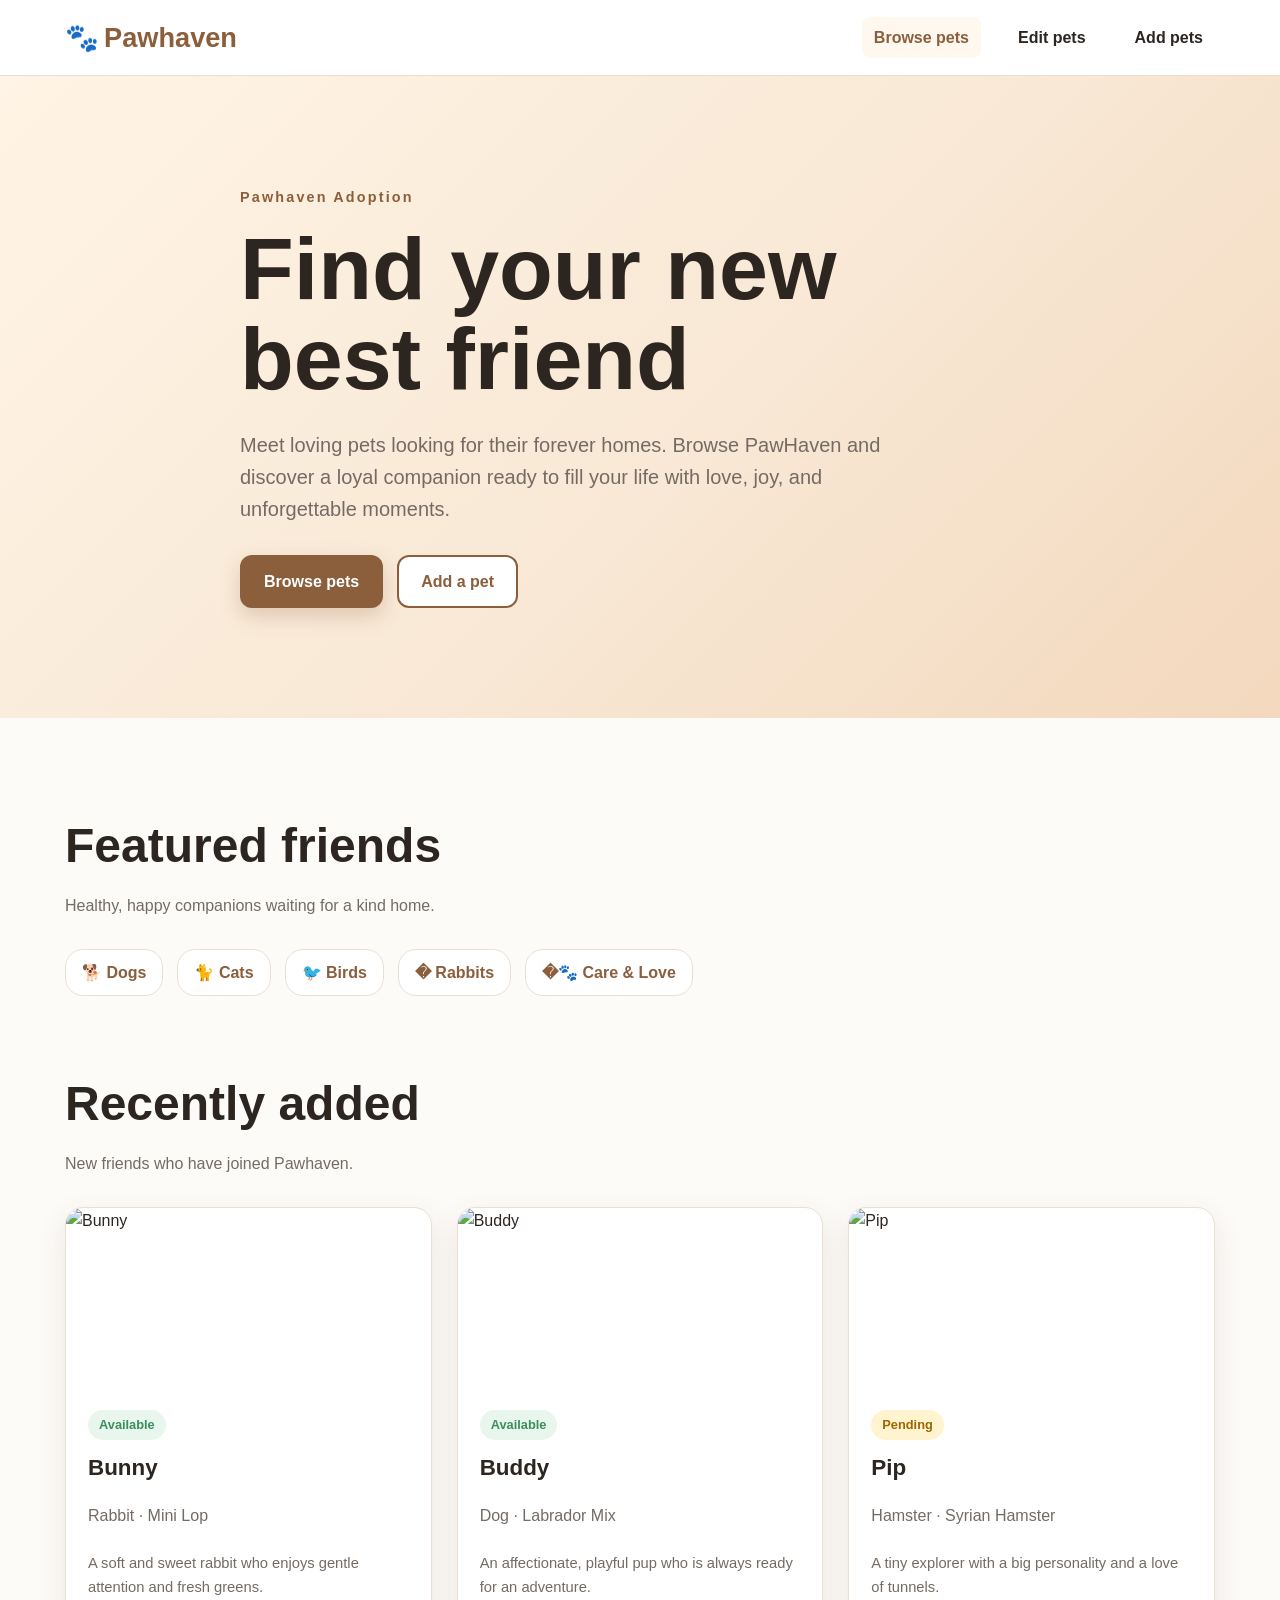
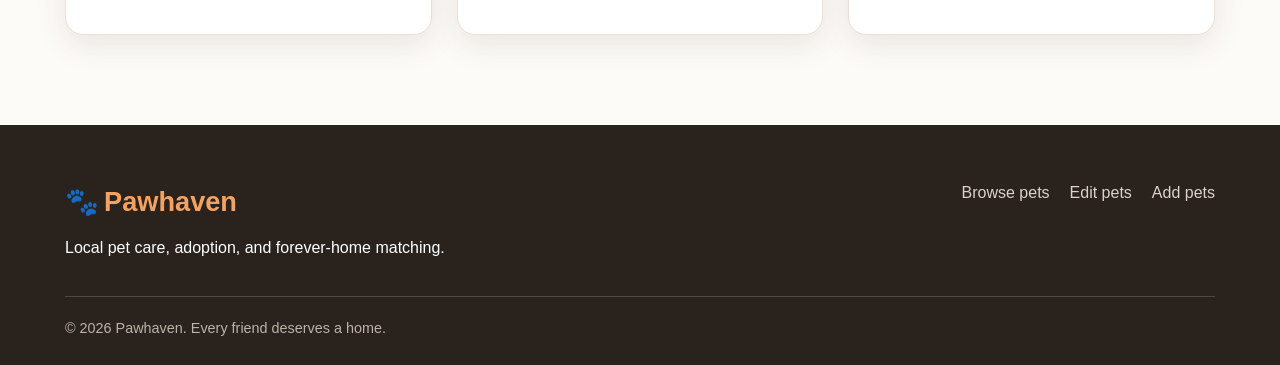
==== Pets/index.html @ 6955b704 "First commit" ====
<!doctype html>
<html lang="en">
<head>
  <meta charset="UTF-8" />
  <meta name="viewport" content="width=device-width, initial-scale=1.0" />
  <title>Pawhaven🐾:Find your new best friend</title>
  <link rel="stylesheet" href="./CSS/pawhaven.css">
</head>
<body data-page="home">
  <header class="site-header">
    <div class="nav-container">
      <a class="logo" href="index.html"><span class="logo-icon">🐾</span>Pawhaven</a>
      <nav class="main-nav">
        <a class="nav-link active" href="browse pets.html">Browse pets</a>
        <a class="nav-link" href="edit pets.html">Edit pets</a>
        <a class="nav-link" href="add pets.html">Add pets</a>
      </nav>
    </div>
  </header>

  <main>
    <section class="hero">
      <div class="container hero-content">
        <div class="eyebrow">Pawhaven Adoption</div>
        <h1>Find your new best friend</h1>
        <p>Meet loving pets looking for their forever homes. Browse PawHaven and discover a loyal companion ready to fill your life with love, joy, and unforgettable moments.</p>
        <div class="hero-actions">
          <a href="browse pets.html" class="btn btn-primary">Browse pets</a>
          <a href="add pets.html" class="btn btn-outline">Add a pet</a>
        </div>
      </div>
    </section>

    <section class="pets-section">
      <div class="container">
        <div class="section-header">
          <h2>Featured friends</h2>
          <p>Healthy, happy companions waiting for a kind home.</p>
        </div>
        <div class="featured-strip">
          <span class="feature-chip">🐕 Dogs</span>
          <span class="feature-chip">🐈 Cats</span>
          <span class="feature-chip">🐦 Birds</span>
          <span class="feature-chip">� Rabbits</span>
          <span class="feature-chip">�🐾 Care &amp; Love</span>
        </div>
        <div class="section-header recent-heading">
          <h2>Recently added</h2>
          <p>New friends who have joined Pawhaven.</p>
        </div>
        <div class="pets-grid recent-grid" id="recentPets"></div>
        <div class="state-message hidden" id="homeState"></div>
      </div>
    </section>
  </main>

  <footer class="site-footer">
    <div class="container">
      <div class="footer-content">
        <div class="footer-brand">
          <div class="logo"><span class="logo-icon">🐾</span>Pawhaven</div>
          <p>Local pet care, adoption, and forever-home matching.</p>
        </div>
        <div class="footer-links">
          <a href="browse pets.html">Browse pets</a>
          <a href="edit pets.html">Edit pets</a>
          <a href="add pets.html">Add pets</a>
        </div>
      </div>
      <div class="copyright">© 2026 Pawhaven. Every friend deserves a home.</div>
    </div>
  </footer>
  <script src="js/config.js"></script>
  <script src="js/home.js"></script>
</body>
</html>
---- Pets/CSS/pawhaven.css ----
*::before,
*::after,
* {
     margin: 0;
  padding: 0;
  box-sizing: border-box;
}
/* ==============================
   PAWHAVEN 🐾
   MODERN PET ADOPTION DESIGN
================================ */

:root {
    --primary: #8b5e3c;
    --primary-dark: #6f472c;
    --accent: #f4a261;
    --cream: #fff8ef;
    --background: #fdfbf8;
    --white: #ffffff;
    --text: #2d2520;
    --muted: #756b64;
    --border: #eadfd4;
    --success: #3a8f5c;
    --shadow: 0 10px 30px rgba(70, 45, 25, 0.10);
    --radius: 18px;
}

/* RESET */

* {
    box-sizing: border-box;
    margin: 0;
    padding: 0;
}

html {
    scroll-behavior: smooth;
}

body {
    min-height: 100vh;
    background: var(--background);
    color: var(--text);
    font-family: Arial, sans-serif;
    line-height: 1.6;
}

a {
    text-decoration: none;
    color: inherit;
}

img {
    max-width: 100%;
}

button,
input,
select,
textarea {
    font: inherit;
}

/* ==============================
   HEADER
================================ */

.site-header {
    background: rgba(255, 255, 255, 0.96);
    border-bottom: 1px solid var(--border);
    position: sticky;
    top: 0;
    z-index: 100;
    backdrop-filter: blur(10px);
}

.nav-container {
    width: min(92%, 1150px);
    margin: auto;
    min-height: 75px;

    display: flex;
    align-items: center;
    justify-content: space-between;
    gap: 30px;
}

.logo {
    color: var(--primary);
    font-size: 1.7rem;
    font-weight: 800;
}

.logo-icon {
    margin-right: 5px;
}

.main-nav {
    display: flex;
    align-items: center;
    gap: 25px;
}

.nav-link {
    color: var(--text);
    font-weight: 600;
    padding: 8px 12px;
    border-radius: 8px;
    transition: 0.25s ease;
}

.nav-link:hover,
.nav-link.active {
    color: var(--primary);
    background: var(--cream);
}

/* ==============================
   GENERAL CONTAINER
================================ */

.container {
    width: min(92%, 1150px);
    margin: auto;
}

/* ==============================
   HERO
================================ */

.hero {
    background:
        linear-gradient(
            135deg,
            #fff4e5 0%,
            #f8e8d5 55%,
            #f3d8bd 100%
        );

    padding: clamp(60px, 10vw, 110px) 0;
}

.hero-content {
    max-width: 800px;
}

.eyebrow {
    color: var(--primary);
    font-size: 0.9rem;
    font-weight: 800;
    letter-spacing: 0.15em;
    margin-bottom: 15px;
}

.hero h1 {
    font-size: clamp(2.7rem, 7vw, 5.5rem);
    line-height: 1.02;
    margin-bottom: 25px;
    color: var(--text);
}

.hero p {
    max-width: 700px;
    font-size: clamp(1rem, 2vw, 1.25rem);
    color: var(--muted);
    margin-bottom: 30px;
}

/* ==============================
   BUTTONS
================================ */

.btn {
    display: inline-flex;
    align-items: center;
    justify-content: center;

    padding: 12px 22px;

    border: 2px solid transparent;
    border-radius: 12px;

    font-weight: 700;
    cursor: pointer;

    transition:
        transform 0.2s ease,
        box-shadow 0.2s ease,
        background 0.2s ease;
}

.btn:hover {
    transform: translateY(-2px);
}

.btn-primary {
    background: var(--primary);
    color: white;
    box-shadow: 0 8px 20px rgba(139, 94, 60, 0.25);
}

.btn-primary:hover {
    background: var(--primary-dark);
}

.btn-outline {
    background: white;
    color: var(--primary);
    border-color: var(--primary);
}

.btn-outline:hover {
    background: var(--primary);
    color: white;
}

/* ==============================
   PET SECTION
================================ */

.pets-section {
    padding: clamp(55px, 8vw, 90px) 0;
}

.section-header {
    margin-bottom: 30px;
}

.section-header h2 {
    font-size: clamp(2rem, 5vw, 3rem);
    margin-bottom: 8px;
}

.section-header p {
    color: var(--muted);
}

/* ==============================
   FILTERS
================================ */

.filters {
    display: grid;
    grid-template-columns: 2fr 1fr 1fr 1fr;
    gap: 15px;

    background: white;
    padding: 20px;

    border: 1px solid var(--border);
    border-radius: var(--radius);

    box-shadow: var(--shadow);

    margin-bottom: 35px;
}
.filter-group {
    display: flex;
    flex-direction: column;
    gap: 7px;
}

.filter-group label {
    font-size: 0.9rem;
    font-weight: 700;
}

input,
select,
textarea {
    width: 100%;
    padding: 12px 14px;

    border: 1px solid var(--border);
    border-radius: 10px;

    background: white;
    color: var(--text);

    outline: none;

    transition: 0.2s ease;
}

input:focus,
select:focus,
textarea:focus {
    border-color: var(--accent);
    box-shadow: 0 0 0 3px rgba(244, 162, 97, 0.18);
}

/* ==============================
   PET GRID
================================ */

.pets-grid {
    display: grid;
    grid-template-columns: repeat(3, 1fr);
    gap: 25px;
}

/* ==============================
   PET CARD
================================ */

.pet-card {
    display: flex;
    flex-direction: column;

    background: white;

    border: 1px solid var(--border);
    border-radius: var(--radius);

    overflow: hidden;

    box-shadow: var(--shadow);

    transition:
        transform 0.25s ease,
        box-shadow 0.25s ease;
}

.pet-card:hover {
    transform: translateY(-7px);
    box-shadow: 0 18px 40px rgba(70, 45, 25, 0.16);
}

.pet-card img {
    width: 100%;
    height: 240px;
    object-fit: cover;
    display: block;
}

.pet-card-image,
.edit-card-image {
    position: relative;
}

.image-status {
    position: absolute;
    top: 14px;
    left: 14px;
    z-index: 1;
}

.pet-card-content {
    display: flex;
    flex-direction: column;
    flex: 1;

    padding: 22px;
}

.pet-card h3 {
    font-size: 1.5rem;
    margin-bottom: 5px;
}

.pet-card p {
    color: var(--muted);
    margin-bottom: 12px;
}

/* ==============================
   STATUS
================================ */

.status-available,
.status-pending,
.status-adopted {
    display: inline-block;

    width: fit-content;

    padding: 5px 11px;
    border-radius: 30px;

    font-size: 0.8rem;
    font-weight: 700;
}

.status-available {
    color: var(--success);
    background: #e8f6ed;
}

.status-pending {
    color: #9a6700;
    background: #fff4cf;
}

.status-adopted {
    color: #b42318;
    background: #fde7e5;
}

/* ==============================
   LOADING / ERROR
================================ */

.state-message {
    padding: 55px 20px;
    text-align: center;
    color: var(--muted);
}

.error-state {
    padding: 25px;
    border-radius: 14px;
    background: #fff0ed;
    color: #b42318;
}

.spinner {
    width: 38px;
    height: 38px;

    margin: 0 auto 15px;

    border: 4px solid var(--border);
    border-top-color: var(--primary);

    border-radius: 50%;

    animation: spin 0.8s linear infinite;
}

@keyframes spin {
    to {
        transform: rotate(360deg);
    }
}

/* ==============================
   FOOTER
================================ */

.site-footer {
    background: #29221d;
    color: white;
    padding: 55px 0 25px;
}

.footer-content {
    display: flex;
    justify-content: space-between;
    gap: 40px;
}

.footer-brand {
    max-width: 420px;
}

.footer-brand .logo {
    color: #f4a261;
    margin-bottom: 12px;
}

.footer-links {
    display: flex;
    gap: 20px;
    flex-wrap: wrap;
}

.footer-links a {
    color: #ddd2ca;
    transition: 0.2s;
}

.footer-links a:hover {
    color: #f4a261;
}

.copyright {
    margin-top: 35px;
    padding-top: 20px;

    border-top: 1px solid #514940;

    color: #bdb2aa;
    font-size: 0.9rem;
}

/* ==============================
   HOME FEATURES
================================ */
.hero-actions {
    display: flex;
    gap: 14px;
    flex-wrap: wrap;
}

.featured-strip {
    display: flex;
    gap: 14px;
    flex-wrap: wrap;
    margin-top: 25px;
}

.feature-chip {
    padding: 10px 16px;
    border-radius: 18px;
    background: var(--white);
    border: 1px solid var(--border);
    color: var(--primary);
    font-weight: 700;
}

/* ==============================
   ADD FORM / EDIT LIST / TRAYS
================================ */
.page-section {
    padding-top: 40px;
}

.centered {
    text-align: center;
}

.add-wrap {
    max-width: 940px;
}

.add-form-card,
.edit-list-wrap {
    background: var(--white);
    padding: 30px;
    border-radius: var(--radius);
    border: 1px solid var(--border);
    box-shadow: var(--shadow);
}

.form-grid {
    display: grid;
    grid-template-columns: repeat(2, minmax(220px, 1fr));
    gap: 16px;
}

.form-group {
    display: flex;
    flex-direction: column;
    gap: 8px;
}

.form-group label,
.filter-group label {
    font-size: 0.88rem;
    font-weight: 800;
    color: var(--muted);
    letter-spacing: 0.03em;
}

.form-actions {
    margin-top: 24px;
    display: flex;
    gap: 12px;
    flex-wrap: wrap;
}

.form-status,
.success-message {
    padding: 12px 14px;
    background: #eaf7ee;
    color: var(--success);
    border-radius: 12px;
    margin-top: 14px;
    font-weight: 700;
}

.error-state {
    padding: 14px;
    border-radius: 12px;
    background: #fff0ed;
    color: #b42318;
    font-weight: 700;
    margin-top: 14px;
}

.hidden {
    display: none !important;
}

.edit-list {
    display: flex;
    flex-direction: column;
    gap: 20px;
}

.edit-card {
    display: flex;
    gap: 25px;
    background: var(--cream);
    border-radius: var(--radius);
    border: 1px solid var(--border);
    padding: 16px;
    align-items: center;
}

.edit-card-image {
    width: 120px;
    height: 120px;
    min-width: 120px;
    border-radius: 50%;
    overflow: hidden;
    border: 3px solid var(--white);
    box-shadow: var(--shadow);
}

.edit-card-image .image-status {
    top: 8px;
    left: 8px;
}

.edit-card-image img {
    width: 100%;
    height: 100%;
    object-fit: cover;
}

.edit-card-fields {
    flex: 1;
}

.edit-grid {
    display: grid;
    grid-template-columns: repeat(2, minmax(160px, 1fr));
    gap: 14px;
}

.edit-grid label {
    display: flex;
    flex-direction: column;
    gap: 8px;
    color: var(--muted);
    font-size: 0.87rem;
    font-weight: 700;
}

.edit-actions {
    margin-top: 16px;
    display: flex;
    gap: 12px;
    flex-wrap: wrap;
}

/* ==============================
   BROWSE PETS GRID & CARD STYLES
================================ */
.pets-grid {
    display: grid;
    grid-template-columns: repeat(3, minmax(220px, 1fr));
    gap: 25px;
}

.pet-card {
    display: flex;
    flex-direction: column;
    background: var(--white);
    border: 1px solid var(--border);
    border-radius: var(--radius);
    overflow: hidden;
    box-shadow: var(--shadow);
}

.pet-card img {
    width: 100%;
    height: 240px;
    object-fit: cover;
    display: block;
}

.pet-card-content {
    display: flex;
    flex-direction: column;
    flex: 1;
    padding: 22px;
}

.pet-card h3 {
    font-size: 1.4rem;
    margin-top: 10px;
    color: var(--text);
}

.pet-card p {
    color: var(--muted);
    margin: 12px 0;
}

.pet-meta {
    display: flex;
    gap: 12px;
    flex-wrap: wrap;
    color: var(--muted);
    font-size: 0.88rem;
}

.pet-actions {
    display: flex;
    gap: 10px;
    margin-top: 16px;
    align-items: center;
}

.adopt-button {
    border: none;
}

.status-available,
.status-pending,
.status-adopted {
    display: inline-block;
    width: fit-content;
    padding: 5px 11px;
    border-radius: 30px;
    font-size: 0.8rem;
    font-weight: 700;
}

.status-available {
    color: var(--success);
    background: #e8f6ed;
}

.status-pending {
    color: #9a6700;
    background: #fff4cf;
}

.status-adopted {
    color: #b42318;
    background: #fde7e5;
}

/* ==============================
   TABLET
================================ */

@media (max-width: 850px) {

    .filters {
        grid-template-columns: 1fr 1fr;
    }

    .pets-grid {
        grid-template-columns: repeat(2, 1fr);
    }

    .footer-content {
        flex-direction: column;
    }
}

/* ==============================
   MOBILE
================================ */

@media (max-width: 560px) {

    .nav-container {
        flex-direction: column;
        justify-content: center;
        padding: 15px 0;
        gap: 8px;
    }

    .main-nav {
        gap: 8px;
    }

    .nav-link {
        font-size: 0.9rem;
    }

    .hero {
        padding: 60px 0;
    }

    .hero h1 {
        font-size: 2.7rem;
    }

    .hero p {
        font-size: 1rem;
    }
    .filters {
        grid-template-columns: 1fr;
    }

    .pets-grid {
        grid-template-columns: 1fr;
    }

    .pet-card img {
        height: 220px;
    }

    .footer-content {
        gap: 25px;
    }

    .footer-links {
        flex-direction: column;
        gap: 10px;
    }
}

.form-group-wide {
    grid-column: 1 / -1;
}

.field-error {
    min-height: 1.2em;
    color: #b42318;
    font-size: 0.82rem;
    font-weight: 700;
}

.image-preview {
    width: 100%;
    max-width: 220px;
    aspect-ratio: 16 / 10;
    object-fit: cover;
    border: 1px solid var(--border);
    border-radius: 12px;
    background: var(--cream);
}

.state-message.loading {
    color: var(--primary);
}

.state-message.error {
    background: #fff0ed;
    color: #b42318;
    border: 1px solid #f3c5bd;
    border-radius: 12px;
}

.state-message.empty {
    border: 1px dashed var(--border);
    border-radius: 12px;
}

.state-message.success {
    background: #eaf7ee;
    color: var(--success);
    border-radius: 12px;
    font-weight: 700;
}

.recent-heading {
    margin-top: 70px;
}

.compact-card img {
    height: 180px;
}

.confirm-panel {
    margin-top: 16px;
    padding: 14px;
    border: 1px solid #f3c5bd;
    border-radius: 12px;
    background: #fff0ed;
}

.confirm-panel p {
    margin-bottom: 10px;
    color: #7a271a;
    font-weight: 700;
}

.btn-danger {
    border: 0;
    background: #b42318;
    color: white;
}

.btn-quiet {
    border: 0;
    background: transparent;
    color: var(--text);
}

button:disabled {
    cursor: not-allowed;
    opacity: 0.55;
}

.edit-description-field {
    grid-column: 1 / -1;
}

.pet-description {
    color: var(--muted);
    font-size: 0.92rem;
}
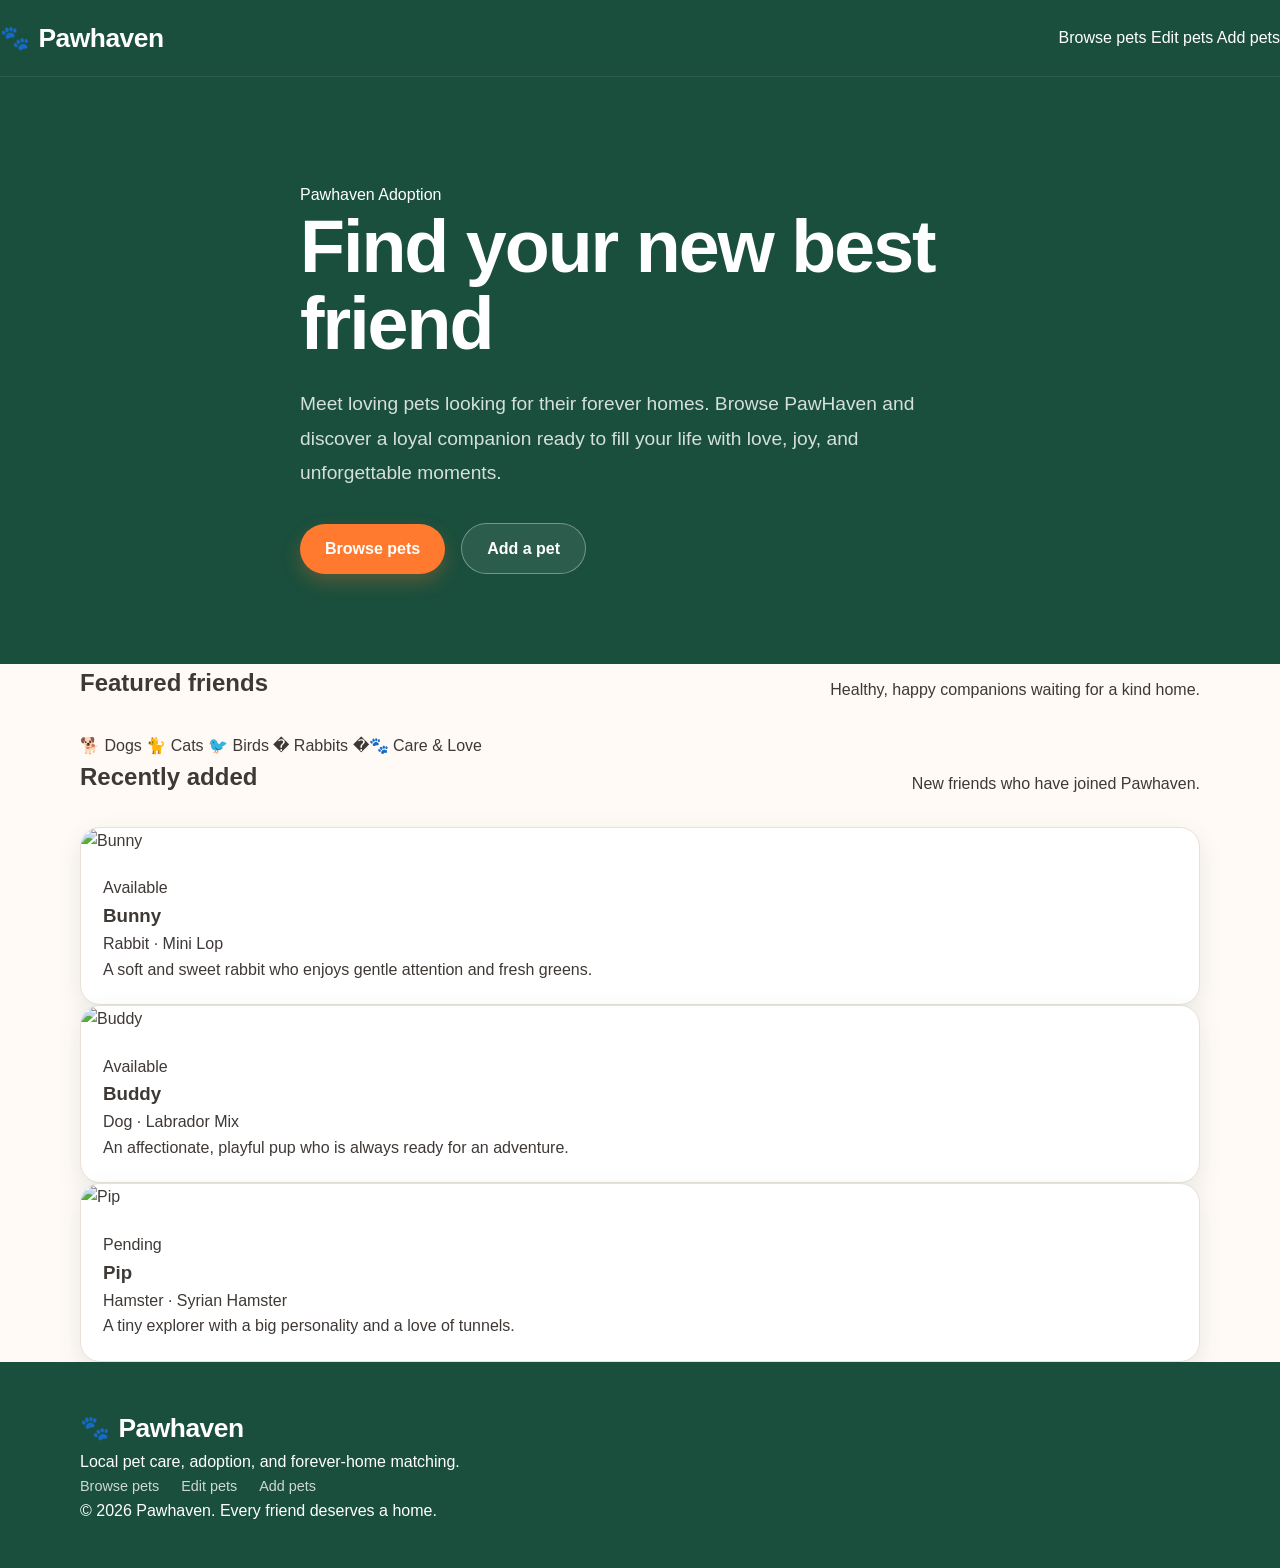
==== commit ba687122: "Change stylesheet link from pawhaven.css to styles.css" ====
--- a/Pets/index.html
+++ b/Pets/index.html
@@ -4,7 +4,7 @@
   <meta charset="UTF-8" />
   <meta name="viewport" content="width=device-width, initial-scale=1.0" />
   <title>Pawhaven🐾:Find your new best friend</title>
-  <link rel="stylesheet" href="./CSS/pawhaven.css">
+  <link rel="stylesheet" href="./CSS/styles.css">
 </head>
 <body data-page="home">
   <header class="site-header">
--- a/Pets/CSS/styles.css
+++ b/Pets/CSS/styles.css
@@ -0,0 +1,1293 @@
+/* =========================================
+   PawHaven - Main Styles
+   Green / Orange / Cream Theme
+   ========================================= */
+
+:root {
+  --cream: #fffaf6;
+  --white: #ffffff;
+
+  /* Main green */
+  --green: #1a4f3d;
+  --green-dark: #16503d;
+  --green-light: #e8f0ec;
+
+  /* Orange */
+  --orange: #ff7a2f;
+  --orange-dark: #e86620;
+
+  /* Text */
+  --dark: #26352d;
+  --text: #3f3936;
+  --muted: #78716d;
+
+  /* Border */
+  --border: #e8e0da;
+
+  --danger: #b65d5d;
+
+  /* Rounded corners */
+  --radius-sm: 12px;
+  --radius-md: 20px;
+  --radius-lg: 28px;
+
+  /* Shadow */
+  --shadow: 0 8px 25px rgba(26, 79, 61, 0.10);
+}
+
+
+/* =========================================
+   RESET
+   ========================================= */
+
+* {
+  margin: 0;
+  padding: 0;
+  box-sizing: border-box;
+}
+
+html {
+  scroll-behavior: smooth;
+}
+
+body {
+  font-family: "DM Sans", sans-serif;
+  background: var(--cream);
+  color: var(--text);
+  line-height: 1.6;
+}
+
+a {
+  color: inherit;
+  text-decoration: none;
+}
+
+button,
+input,
+select,
+textarea {
+  font: inherit;
+}
+
+button {
+  cursor: pointer;
+}
+
+
+/* =========================================
+   CONTAINER
+   ========================================= */
+
+.container {
+  width: min(1120px, 92%);
+  margin: 0 auto;
+}
+
+
+/* =========================================
+   HEADER
+   ========================================= */
+
+.site-header {
+  background: var(--green);
+  color: var(--white);
+
+  border-bottom: 1px solid rgba(255, 255, 255, 0.08);
+
+  position: sticky;
+  top: 0;
+  z-index: 100;
+}
+
+.nav-container {
+  min-height: 76px;
+
+  display: flex;
+  align-items: center;
+  justify-content: space-between;
+
+  gap: 30px;
+}
+
+
+/* =========================================
+   LOGO
+   ========================================= */
+
+.logo {
+  display: inline-flex;
+  align-items: center;
+
+  gap: 9px;
+
+  color: var(--white);
+
+  font-size: 1.65rem;
+  font-weight: 800;
+
+  letter-spacing: -0.5px;
+}
+
+.logo-icon {
+  font-size: 1.5rem;
+}
+
+
+/* =========================================
+   NAVIGATION
+   ========================================= */
+
+.nav-links {
+  display: flex;
+  align-items: center;
+
+  gap: 40px;
+
+  list-style: none;
+}
+
+.nav-links a {
+  color: rgba(255, 255, 255, 0.88);
+
+  font-size: 1rem;
+  font-weight: 700;
+
+  transition: color 0.2s ease;
+}
+
+.nav-links a:hover {
+  color: var(--orange);
+}
+
+
+/* =========================================
+   BUTTONS
+   ========================================= */
+
+.btn {
+  display: inline-flex;
+
+  align-items: center;
+  justify-content: center;
+
+  gap: 8px;
+
+  min-height: 50px;
+
+  padding: 12px 25px;
+
+  border: none;
+
+  border-radius: 50px;
+
+  font-weight: 700;
+
+  transition:
+    transform 0.2s ease,
+    background 0.2s ease,
+    box-shadow 0.2s ease;
+}
+
+.btn:hover {
+  transform: translateY(-2px);
+}
+
+
+/* Orange button */
+
+.btn-primary {
+  background: var(--orange);
+  color: var(--white);
+
+  box-shadow:
+    0 8px 18px rgba(255, 122, 47, 0.25);
+}
+
+.btn-primary:hover {
+  background: var(--orange-dark);
+
+  box-shadow:
+    0 10px 22px rgba(255, 122, 47, 0.3);
+}
+
+
+/* Green button */
+
+.btn-secondary {
+  background: var(--green);
+  color: var(--white);
+}
+
+.btn-secondary:hover {
+  background: var(--green-dark);
+}
+
+
+/* Outline button */
+
+.btn-outline {
+  background: transparent;
+
+  color: var(--green);
+
+  border: 1.5px solid var(--green);
+}
+
+.btn-outline:hover {
+  background: var(--green-light);
+}
+
+
+/* Hero outline button */
+
+.hero .btn-outline,
+.hero .btn-secondary {
+  color: var(--white);
+
+  background: rgba(255, 255, 255, 0.08);
+
+  border: 1px solid rgba(255, 255, 255, 0.35);
+}
+
+.hero .btn-secondary:hover,
+.hero .btn-outline:hover {
+  background: rgba(255, 255, 255, 0.15);
+}
+
+
+/* =========================================
+   HERO
+   ========================================= */
+
+.hero {
+  background: var(--green);
+
+  color: var(--white);
+
+  padding: 105px 0 90px;
+}
+
+.hero-container {
+  display: grid;
+
+  grid-template-columns: 1fr 1fr;
+
+  align-items: center;
+
+  gap: 60px;
+}
+
+
+/* =========================================
+   HERO CONTENT
+   ========================================= */
+   .hero-content {
+  max-width: 680px;
+}
+
+.hero h1 {
+  color: var(--white);
+
+  font-size: clamp(2.8rem, 6vw, 4.6rem);
+
+  line-height: 1.05;
+
+  letter-spacing: -2px;
+
+  margin-bottom: 25px;
+
+  font-weight: 800;
+}
+
+.hero h1 span {
+  color: var(--orange);
+}
+
+.hero p {
+  max-width: 650px;
+
+  color: rgba(255, 255, 255, 0.82);
+
+  font-size: 1.2rem;
+
+  line-height: 1.8;
+
+  margin-bottom: 32px;
+}
+
+
+/* =========================================
+   HERO ACTIONS
+   ========================================= */
+
+.hero-actions {
+  display: flex;
+
+  align-items: center;
+
+  gap: 16px;
+
+  flex-wrap: wrap;
+}
+
+
+/* =========================================
+   HERO VISUAL
+   ========================================= */
+
+.hero-visual {
+  min-height: 390px;
+
+  border-radius: var(--radius-lg);
+
+  background:
+    radial-gradient(
+      circle,
+      rgba(255, 255, 255, 0.12),
+      transparent 65%
+    );
+
+  display: flex;
+
+  align-items: center;
+  justify-content: center;
+
+  position: relative;
+
+  overflow: hidden;
+}
+
+.hero-visual::before {
+  content: "";
+
+  position: absolute;
+
+  width: 300px;
+  height: 300px;
+
+  border-radius: 50%;
+
+  background: rgba(255, 255, 255, 0.08);
+}
+
+.hero-paw {
+  position: relative;
+
+  font-size: 8rem;
+
+  transform: rotate(-8deg);
+}
+
+
+/* =========================================
+   GENERAL SECTION
+   ========================================= */
+
+.section {
+  padding: 80px 0;
+
+  background: var(--cream);
+}
+
+.section-header {
+  display: flex;
+
+  align-items: end;
+
+  justify-content: space-between;
+
+  gap: 20px;
+
+  margin-bottom: 30px;
+}
+
+.section-title {
+  color: var(--green);
+
+  font-size: clamp(2rem, 4vw, 2.8rem);
+
+  line-height: 1.2;
+
+  font-weight: 800;
+}
+
+.section-subtitle {
+  color: var(--muted);
+
+  margin-top: 8px;
+}
+
+
+/* =========================================
+   AVAILABLE PETS
+   ========================================= */
+
+.available-pets {
+  background: var(--cream);
+}
+
+
+/* =========================================
+   PET FILTERS
+   ========================================= */
+
+.pet-filters {
+  background: var(--white);
+
+  border: 2px solid var(--border);
+
+  border-radius: var(--radius-lg);
+
+  padding: 28px;
+
+  margin-bottom: 35px;
+
+  box-shadow: 0 4px 15px rgba(26, 79, 61, 0.04);
+}
+
+.filter-grid {
+  display: grid;
+
+  grid-template-columns: 2fr 1fr 1fr auto;
+
+  gap: 18px;
+
+  align-items: end;
+}
+
+
+/* =========================================
+   FORM GROUP
+   ========================================= */
+
+.form-group {
+  display: flex;
+
+  flex-direction: column;
+
+  gap: 8px;
+}
+
+.form-group label {
+  color: var(--dark);
+
+  font-size: 0.95rem;
+
+  font-weight: 700;
+}
+
+
+/* =========================================
+   FORM CONTROL
+   ========================================= */
+
+.form-control {
+  width: 100%;
+
+  min-height: 52px;
+
+  padding: 11px 15px;
+
+  border: 2px solid var(--border);
+
+  border-radius: 14px;
+
+  background: var(--white);
+
+  color: var(--text);
+
+  outline: none;
+
+  transition:
+    border-color 0.2s ease,
+    box-shadow 0.2s ease;
+}
+
+.form-control::placeholder {
+  color: #8b8581;
+}
+
+.form-control:focus {
+  border-color: var(--green);
+
+  box-shadow:
+    0 0 0 4px rgba(26, 79, 61, 0.08);
+}
+
+
+/* =========================================
+   SEARCH INPUT
+   ========================================= */
+
+.search-input {
+  position: relative;
+}
+
+.search-input input {
+  padding-left: 44px;
+}
+
+.search-icon {
+  position: absolute;
+
+  left: 15px;
+
+  bottom: 15px;
+
+  color: var(--muted);
+
+  font-size: 1.1rem;
+}
+
+
+/* =========================================
+   PET GRID
+   ========================================= */
+
+.pet-grid {
+  display: grid;
+
+  grid-template-columns:
+    repeat(3, minmax(0, 1fr));
+
+  gap: 25px;
+}
+
+
+/* =========================================
+   PET CARD
+   ========================================= */
+
+.pet-card {
+  background: var(--white);
+
+  border: 1px solid var(--border);
+
+  border-radius: var(--radius-md);
+
+  overflow: hidden;
+
+  box-shadow: var(--shadow);
+
+  transition:
+    transform 0.25s ease,
+    box-shadow 0.25s ease;
+}
+
+.pet-card:hover {
+  transform: translateY(-5px);
+  box-shadow:
+    0 16px 35px rgba(26, 79, 61, 0.14);
+}
+
+
+/* =========================================
+   PET IMAGE
+   ========================================= */
+
+.pet-image {
+  width: 100%;
+
+  aspect-ratio: 4 / 3;
+
+  object-fit: cover;
+
+  display: block;
+
+  background: var(--green-light);
+}
+
+
+/* =========================================
+   PET CARD CONTENT
+   ========================================= */
+
+.pet-card-content {
+  padding: 22px;
+}
+
+.pet-name {
+  color: var(--green);
+
+  font-size: 1.35rem;
+
+  font-weight: 800;
+
+  margin-bottom: 4px;
+}
+
+.pet-breed {
+  color: var(--muted);
+
+  font-size: 0.92rem;
+
+  margin-bottom: 15px;
+}
+
+
+/* =========================================
+   PET INFORMATION
+   ========================================= */
+
+.pet-info {
+  display: flex;
+
+  align-items: center;
+
+  gap: 8px;
+
+  flex-wrap: wrap;
+
+  margin-bottom: 18px;
+}
+
+.pet-tag {
+  display: inline-flex;
+
+  padding: 6px 11px;
+
+  border-radius: 50px;
+
+  background: var(--green-light);
+
+  color: var(--green);
+
+  font-size: 0.78rem;
+
+  font-weight: 700;
+}
+
+
+/* =========================================
+   STATUS
+   ========================================= */
+
+.status {
+  display: inline-flex;
+
+  align-items: center;
+
+  gap: 6px;
+
+  font-size: 0.82rem;
+
+  font-weight: 700;
+}
+
+.status::before {
+  content: "";
+
+  width: 8px;
+  height: 8px;
+
+  border-radius: 50%;
+
+  background: var(--green);
+}
+
+.status-adopted::before {
+  background: var(--danger);
+}
+
+
+/* =========================================
+   PET CARD BUTTON
+   ========================================= */
+
+.pet-card .btn {
+  width: 100%;
+}
+
+
+/* =========================================
+   EMPTY STATE
+   ========================================= */
+
+.empty-state {
+  text-align: center;
+
+  padding: 70px 20px;
+
+  background: var(--white);
+
+  border: 2px dashed var(--border);
+
+  border-radius: var(--radius-md);
+}
+
+.empty-icon {
+  font-size: 3rem;
+
+  margin-bottom: 12px;
+}
+
+.empty-state h3 {
+  color: var(--green);
+
+  margin-bottom: 6px;
+}
+
+.empty-state p {
+  color: var(--muted);
+}
+
+
+/* =========================================
+   ADD PET FORM
+   ========================================= */
+
+.form-section {
+  padding: 80px 0;
+
+  background: var(--cream);
+}
+
+.form-card {
+  max-width: 760px;
+
+  margin: 0 auto;
+
+  padding: 38px;
+
+  background: var(--white);
+
+  border: 2px solid var(--border);
+
+  border-radius: var(--radius-lg);
+
+  box-shadow: var(--shadow);
+}
+
+.form-card h1 {
+  color: var(--green);
+
+  font-size: 2.2rem;
+
+  margin-bottom: 8px;
+}
+
+.form-card > p {
+  color: var(--muted);
+
+  margin-bottom: 30px;
+}
+
+
+/* =========================================
+   FORM GRID
+   ========================================= */
+
+.form-grid {
+  display: grid;
+
+  grid-template-columns: repeat(2, 1fr);
+
+  gap: 20px;
+}
+
+.form-grid .full-width {
+  grid-column: 1 / -1;
+}
+
+textarea.form-control {
+  min-height: 130px;
+
+  resize: vertical;
+}
+
+
+/* =========================================
+   FORM ACTIONS
+   ========================================= */
+
+.form-actions {
+  display: flex;
+
+  justify-content: flex-end;
+
+  gap: 12px;
+
+  margin-top: 25px;
+}
+
+
+/* =========================================
+   PET DETAILS
+   ========================================= */
+
+.pet-details {
+  padding: 80px 0;
+
+  background: var(--cream);
+}
+
+.pet-details-card {
+  background: var(--white);
+
+  border: 1px solid var(--border);
+
+  border-radius: var(--radius-lg);
+
+  overflow: hidden;
+
+  box-shadow: var(--shadow);
+}
+
+.pet-details-grid {
+  display: grid;
+
+  grid-template-columns: 1fr 1fr;
+}
+
+.pet-details-image {
+  width: 100%;
+
+  height: 100%;
+
+  min-height: 450px;
+
+  object-fit: cover;
+}
+
+.pet-details-content {
+  padding: 45px;
+}
+
+.pet-details-content h1 {
+  color: var(--green);
+
+  font-size: 2.7rem;
+
+  margin-bottom: 8px;
+}
+
+.pet-details-content .breed {
+  color: var(--muted);
+
+  margin-bottom: 25px;
+}
+
+
+/* =========================================
+   DETAILS LIST
+   ========================================= */
+
+.details-list {
+  display: grid;
+
+  gap: 15px;
+
+  margin: 25px 0;
+}
+
+.detail-item {
+  display: flex;
+  justify-content: space-between;
+
+  gap: 20px;
+
+  padding-bottom: 12px;
+
+  border-bottom: 1px solid var(--border);
+}
+
+.detail-label {
+  color: var(--muted);
+}
+
+.detail-value {
+  color: var(--green);
+
+  font-weight: 700;
+}
+
+
+/* =========================================
+   FOOTER
+   ========================================= */
+
+.site-footer {
+  margin-top: 0;
+
+  padding: 45px 0;
+
+  background: var(--green);
+
+  color: var(--white);
+}
+
+.footer-container {
+  display: flex;
+
+  align-items: center;
+
+  justify-content: space-between;
+
+  gap: 20px;
+}
+
+.footer-logo {
+  font-size: 1.25rem;
+
+  font-weight: 800;
+}
+
+.footer-text {
+  color: rgba(255, 255, 255, 0.7);
+
+  font-size: 0.9rem;
+}
+
+.footer-links {
+  display: flex;
+
+  gap: 22px;
+
+  list-style: none;
+}
+
+.footer-links a {
+  color: rgba(255, 255, 255, 0.78);
+
+  font-size: 0.9rem;
+}
+
+.footer-links a:hover {
+  color: var(--orange);
+}
+
+
+/* =========================================
+   ALERTS
+   ========================================= */
+
+.alert {
+  padding: 14px 17px;
+
+  border-radius: var(--radius-sm);
+
+  margin-bottom: 20px;
+
+  font-size: 0.9rem;
+
+  font-weight: 600;
+}
+
+.alert-success {
+  background: var(--green-light);
+
+  color: var(--green);
+
+  border: 1px solid #c9ddd3;
+}
+
+.alert-danger {
+  background: #f7e5e5;
+
+  color: var(--danger);
+
+  border: 1px solid #eacaca;
+}
+
+
+/* =========================================
+   LOADING
+   ========================================= */
+
+.loading {
+  text-align: center;
+
+  padding: 50px;
+
+  color: var(--muted);
+}
+
+.spinner {
+  width: 36px;
+  height: 36px;
+
+  border: 3px solid var(--green-light);
+
+  border-top-color: var(--orange);
+
+  border-radius: 50%;
+
+  margin: 0 auto 15px;
+
+  animation: spin 0.8s linear infinite;
+}
+
+@keyframes spin {
+  to {
+    transform: rotate(360deg);
+  }
+}
+
+
+/* =========================================
+   SCROLL TO TOP
+   ========================================= */
+
+.scroll-top {
+  position: fixed;
+
+  right: 25px;
+  bottom: 25px;
+
+  width: 48px;
+  height: 48px;
+
+  border: none;
+
+  border-radius: 50%;
+
+  background: var(--orange);
+
+  color: var(--white);
+
+  display: flex;
+
+  align-items: center;
+  justify-content: center;
+
+  box-shadow:
+    0 8px 20px rgba(255, 122, 47, 0.25);
+
+  cursor: pointer;
+
+  transition: 0.2s ease;
+}
+
+.scroll-top:hover {
+  background: var(--orange-dark);
+
+  transform: translateY(-3px);
+}
+
+
+/* =========================================
+   RESPONSIVE - TABLET
+   ========================================= */
+
+@media (max-width: 900px) {
+
+  .hero-container {
+    grid-template-columns: 1fr;
+
+    text-align: center;
+  }
+
+  .hero-content {
+    margin: 0 auto;
+  }
+
+  .hero-actions {
+    justify-content: center;
+  }
+
+  .hero-visual {
+    min-height: 300px;
+  }
+
+  .pet-grid {
+    grid-template-columns:
+      repeat(2, minmax(0, 1fr));
+  }
+
+  .filter-grid {
+    grid-template-columns: 1fr 1fr;
+  }
+
+  .filter-grid .form-group:first-child {
+    grid-column: 1 / -1;
+  }
+
+  .pet-details-grid {
+    grid-template-columns: 1fr;
+  }
+
+  .pet-details-image {
+    max-height: 450px;
+  }
+}
+
+
+/* =========================================
+   RESPONSIVE - MOBILE
+   ========================================= */
+
+@media (max-width: 650px) {
+
+  .container {
+    width: min(92%, 540px);
+  }
+
+
+  /* Header */
+
+  .nav-container {
+    min-height: 70px;
+
+    flex-wrap: wrap;
+
+    padding: 12px 0;
+  }
+
+  .logo {
+    font-size: 1.4rem;
+  }
+
+  .nav-links {
+    order: 3;
+
+    width: 100%;
+
+    justify-content: center;
+
+    gap: 25px;
+  }
+
+
+  /* Hero */
+
+  .hero {
+    padding: 75px 0 70px;
+  }
+
+  .hero h1 {
+    font-size: 2.7rem;
+
+    letter-spacing: -1.5px;
+  }
+
+  .hero p {
+    font-size: 1.05rem;
+
+    line-height: 1.7;
+  }
+
+  .hero-actions {
+    flex-direction: column;
+
+    align-items: stretch;
+  }
+
+  .hero-actions .btn {
+    width: 100%;
+  }
+
+
+  /* Section */
+
+  .section {
+    padding: 55px 0;
+  }
+
+  .section-header {
+    align-items: flex-start;
+
+    flex-direction: column;
+  }
+
+
+  /* Pets */
+
+  .pet-grid {
+    grid-template-columns: 1fr;
+  }
+
+
+  /* Filters */
+
+  .filter-grid {
+    grid-template-columns: 1fr;
+  }
+  .filter-grid .form-group:first-child {
+    grid-column: auto;
+  }
+
+  .pet-filters {
+    padding: 20px;
+  }
+
+
+  /* Forms */
+
+  .form-grid {
+    grid-template-columns: 1fr;
+  }
+
+  .form-grid .full-width {
+    grid-column: auto;
+  }
+
+  .form-card {
+    padding: 27px 20px;
+  }
+
+  .form-actions {
+    flex-direction: column;
+  }
+
+  .form-actions .btn {
+    width: 100%;
+  }
+
+
+  /* Pet details */
+
+  .pet-details-content {
+    padding: 30px 22px;
+  }
+
+  .pet-details-content h1 {
+    font-size: 2.1rem;
+  }
+
+  .pet-details-image {
+    min-height: 300px;
+  }
+
+
+  /* Footer */
+
+  .footer-container {
+    flex-direction: column;
+
+    text-align: center;
+  }
+
+  .footer-links {
+    justify-content: center;
+
+    flex-wrap: wrap;
+  }
+}
+
+
+/* =========================================
+   SMALL MOBILE
+   ========================================= */
+
+@media (max-width: 400px) {
+
+  .hero h1 {
+    font-size: 2.35rem;
+  }
+
+  .hero p {
+    font-size: 1rem;
+  }
+
+  .btn {
+    padding: 11px 18px;
+  }
+
+  .pet-card-content {
+    padding: 18px;
+  }
+
+  .pet-details-content {
+    padding: 24px 18px;
+  }
+}
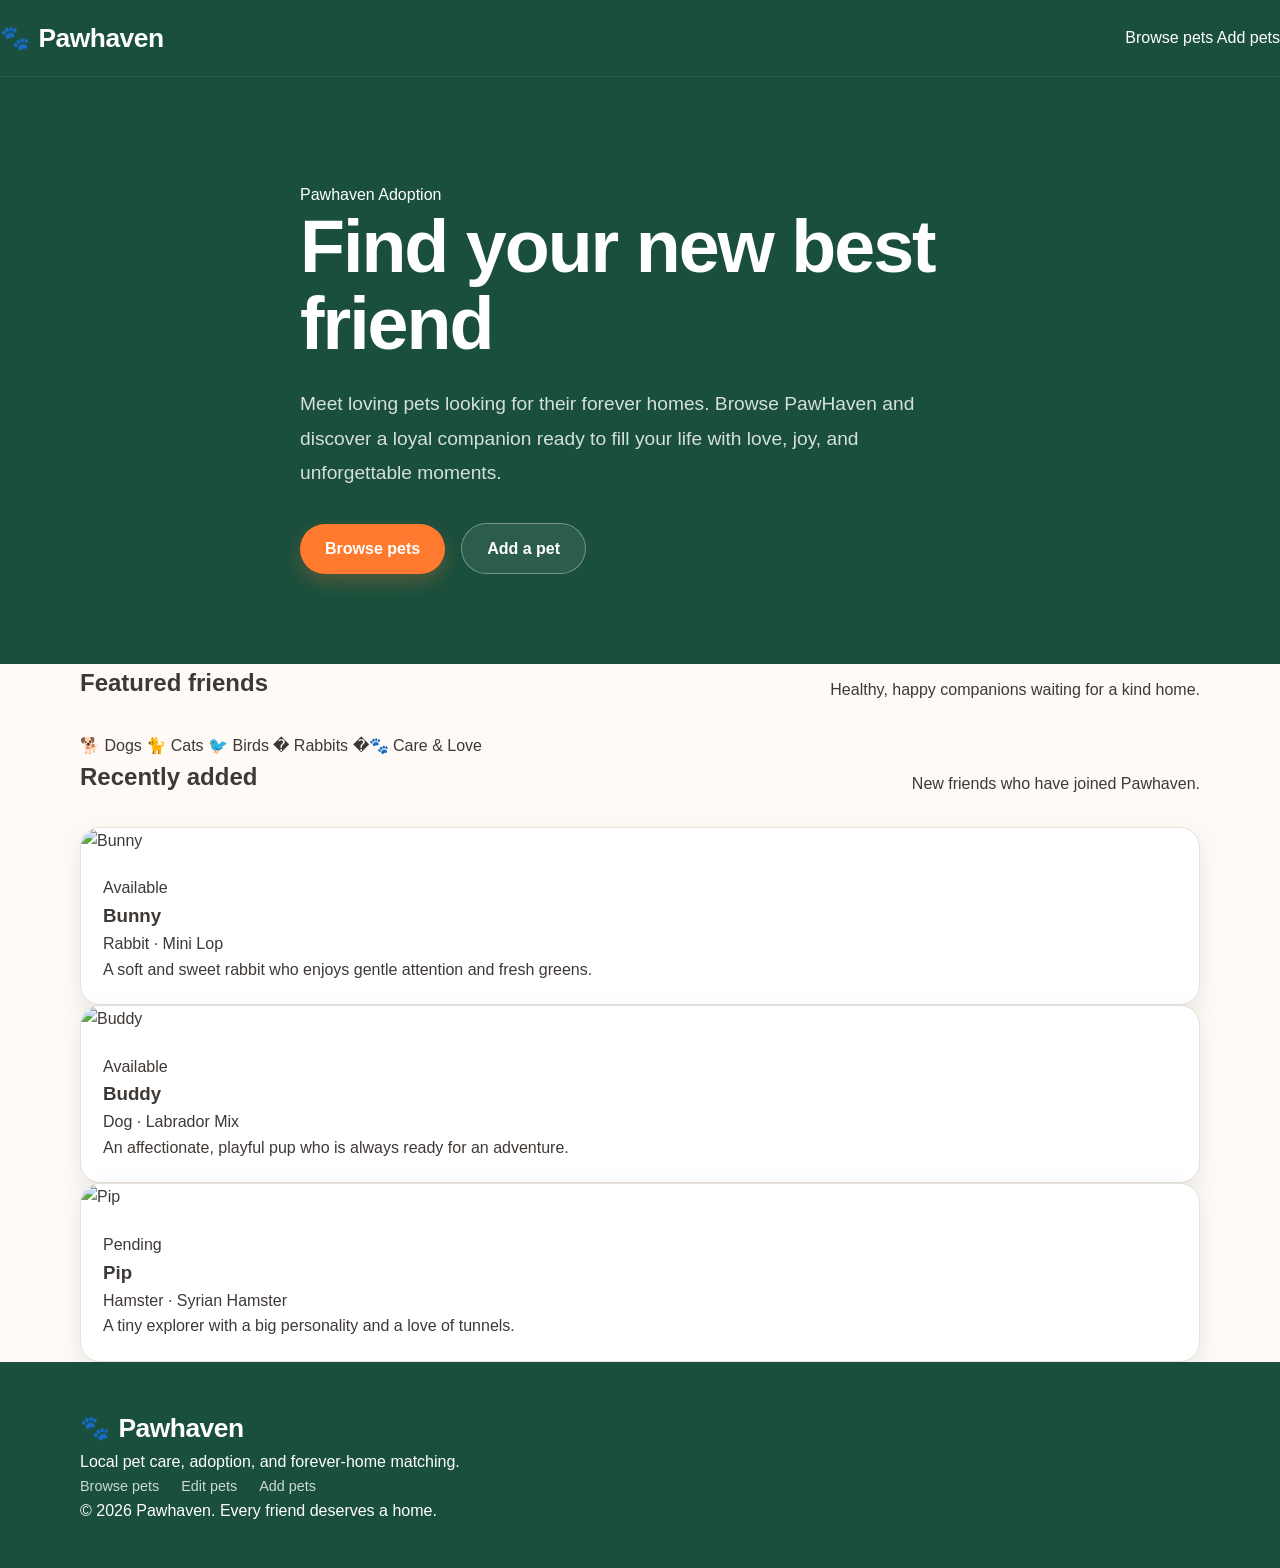
==== commit fd1777b6: "Update index.html" ====
--- a/Pets/index.html
+++ b/Pets/index.html
@@ -12,7 +12,6 @@
       <a class="logo" href="index.html"><span class="logo-icon">🐾</span>Pawhaven</a>
       <nav class="main-nav">
         <a class="nav-link active" href="browse pets.html">Browse pets</a>
-        <a class="nav-link" href="edit pets.html">Edit pets</a>
         <a class="nav-link" href="add pets.html">Add pets</a>
       </nav>
     </div>
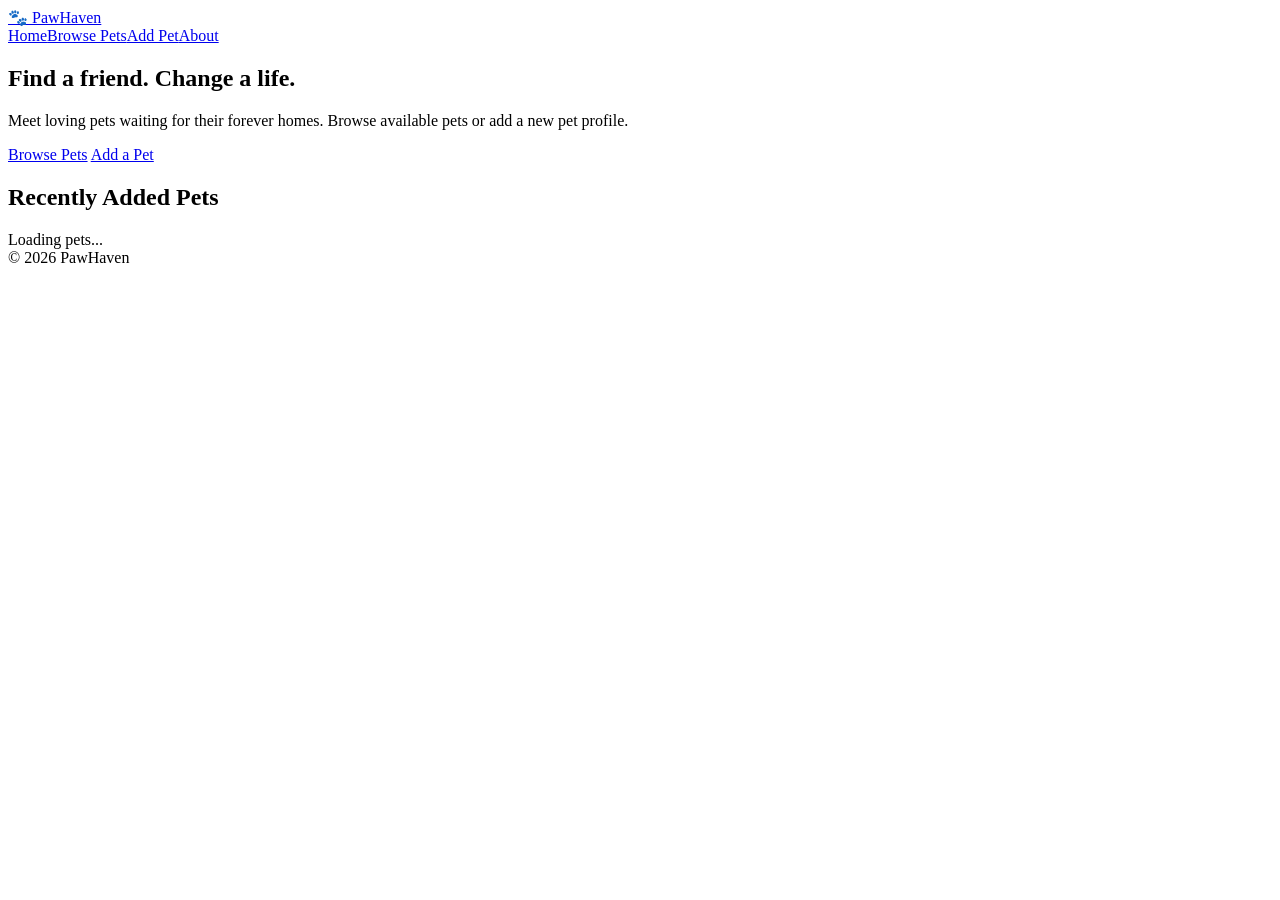
==== commit ed9e0622: "Add files via upload" ====
--- a/Pets/index.html
+++ b/Pets/index.html
@@ -1,75 +1,4 @@
-<!doctype html>
-<html lang="en">
-<head>
-  <meta charset="UTF-8" />
-  <meta name="viewport" content="width=device-width, initial-scale=1.0" />
-  <title>Pawhaven🐾:Find your new best friend</title>
-  <link rel="stylesheet" href="./CSS/styles.css">
-</head>
-<body data-page="home">
-  <header class="site-header">
-    <div class="nav-container">
-      <a class="logo" href="index.html"><span class="logo-icon">🐾</span>Pawhaven</a>
-      <nav class="main-nav">
-        <a class="nav-link active" href="browse pets.html">Browse pets</a>
-        <a class="nav-link" href="add pets.html">Add pets</a>
-      </nav>
-    </div>
-  </header>
-
-  <main>
-    <section class="hero">
-      <div class="container hero-content">
-        <div class="eyebrow">Pawhaven Adoption</div>
-        <h1>Find your new best friend</h1>
-        <p>Meet loving pets looking for their forever homes. Browse PawHaven and discover a loyal companion ready to fill your life with love, joy, and unforgettable moments.</p>
-        <div class="hero-actions">
-          <a href="browse pets.html" class="btn btn-primary">Browse pets</a>
-          <a href="add pets.html" class="btn btn-outline">Add a pet</a>
-        </div>
-      </div>
-    </section>
-
-    <section class="pets-section">
-      <div class="container">
-        <div class="section-header">
-          <h2>Featured friends</h2>
-          <p>Healthy, happy companions waiting for a kind home.</p>
-        </div>
-        <div class="featured-strip">
-          <span class="feature-chip">🐕 Dogs</span>
-          <span class="feature-chip">🐈 Cats</span>
-          <span class="feature-chip">🐦 Birds</span>
-          <span class="feature-chip">� Rabbits</span>
-          <span class="feature-chip">�🐾 Care &amp; Love</span>
-        </div>
-        <div class="section-header recent-heading">
-          <h2>Recently added</h2>
-          <p>New friends who have joined Pawhaven.</p>
-        </div>
-        <div class="pets-grid recent-grid" id="recentPets"></div>
-        <div class="state-message hidden" id="homeState"></div>
-      </div>
-    </section>
-  </main>
-
-  <footer class="site-footer">
-    <div class="container">
-      <div class="footer-content">
-        <div class="footer-brand">
-          <div class="logo"><span class="logo-icon">🐾</span>Pawhaven</div>
-          <p>Local pet care, adoption, and forever-home matching.</p>
-        </div>
-        <div class="footer-links">
-          <a href="browse pets.html">Browse pets</a>
-          <a href="edit pets.html">Edit pets</a>
-          <a href="add pets.html">Add pets</a>
-        </div>
-      </div>
-      <div class="copyright">© 2026 Pawhaven. Every friend deserves a home.</div>
-    </div>
-  </footer>
-  <script src="js/config.js"></script>
-  <script src="js/home.js"></script>
-</body>
-</html>
+<!doctype html><html><head><meta charset="utf-8"><meta name="viewport" content="width=device-width,initial-scale=1"><title>PawHaven</title><link rel="stylesheet" href="style.css"></head><body>
+<nav><a class="logo" href="index.html">🐾 PawHaven</a><div class="navlinks"><a href="index.html">Home</a><a href="browse-pets.html">Browse Pets</a><a href="add-pet.html">Add Pet</a><a href="about.html">About</a></div></nav>
+<main><section class="hero container"><h1>Find a friend. Change a life.</h1><p>Meet loving pets waiting for their forever homes. Browse available pets or add a new pet profile.</p><a class="btn btn-primary" href="browse-pets.html">Browse Pets</a> <a class="btn btn-outline" href="add-pet.html">Add a Pet</a></section>
+<section class="section container"><h2>Recently Added Pets</h2><div id="homeState" class="loading">Loading pets...</div><div id="recentPets" class="grid"></div></section></main><footer>© <span id="year">2026</span> PawHaven</footer><script src="js/home.js"></script></body></html>
